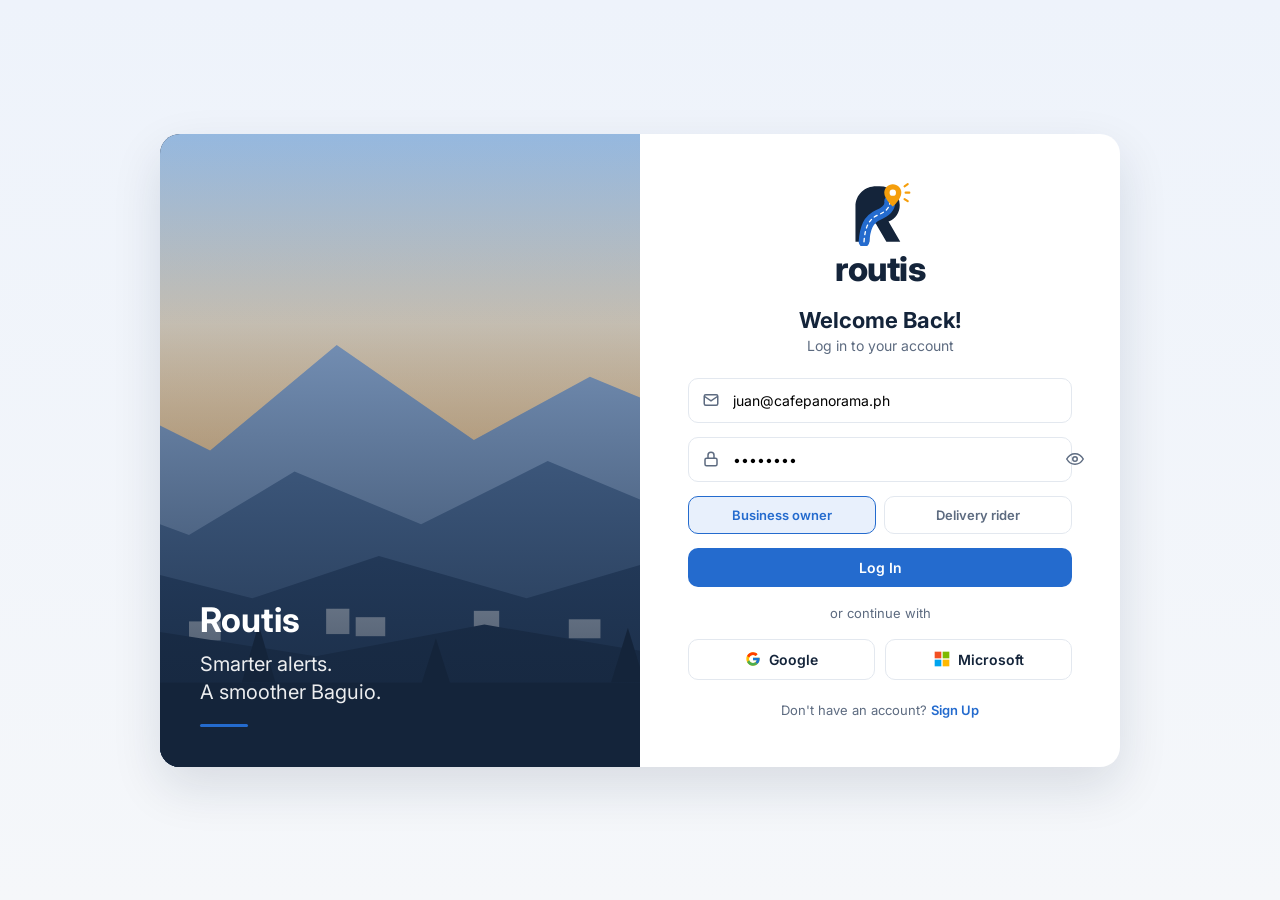
==== index.html @ 459cb942 "Routis website prototype: login, business dashboard, rider view" ====
<!doctype html>
<html lang="en">
<head>
  <meta charset="utf-8">
  <meta name="viewport" content="width=device-width, initial-scale=1">
  <title>Routis — Log in</title>
  <link rel="icon" href="assets/logo-mark.svg">
  <link rel="preconnect" href="https://fonts.googleapis.com">
  <link href="https://fonts.googleapis.com/css2?family=Inter:wght@400;500;600;700;800&display=swap" rel="stylesheet">
  <link rel="stylesheet" href="css/styles.css">
</head>
<body>
  <main class="auth">
    <div class="auth-card">
      <section class="auth-hero">
        <h2>Routis</h2>
        <p>Smarter alerts.<br>A smoother Baguio.</p>
        <div class="bar"></div>
      </section>

      <section class="auth-form">
        <div class="brand">
          <img src="assets/logo-mark.svg" alt="">
          <span class="wordmark">routis</span>
        </div>
        <h1>Welcome Back!</h1>
        <p class="sub">Log in to your account</p>

        <form id="loginForm">
          <div class="field">
            <svg width="18" height="18" viewBox="0 0 24 24" fill="none" stroke="currentColor" stroke-width="2"><rect x="3" y="5" width="18" height="14" rx="2"/><path d="m3 7 9 6 9-6"/></svg>
            <input type="email" placeholder="Email Address" value="juan@cafepanorama.ph" required>
          </div>
          <div class="field">
            <svg width="18" height="18" viewBox="0 0 24 24" fill="none" stroke="currentColor" stroke-width="2"><rect x="4" y="11" width="16" height="10" rx="2"/><path d="M8 11V7a4 4 0 0 1 8 0v4"/></svg>
            <input type="password" id="pw" placeholder="Password" value="password" required>
            <button type="button" class="toggle" id="pwToggle" aria-label="Show password">
              <svg width="18" height="18" viewBox="0 0 24 24" fill="none" stroke="currentColor" stroke-width="2"><path d="M1 12s4-7 11-7 11 7 11 7-4 7-11 7S1 12 1 12z"/><circle cx="12" cy="12" r="3"/></svg>
            </button>
          </div>

          <div class="role-select" role="radiogroup" aria-label="Log in as">
            <label><input type="radio" name="role" value="business" checked><span>Business owner</span></label>
            <label><input type="radio" name="role" value="rider"><span>Delivery rider</span></label>
          </div>

          <button class="btn btn-primary btn-block" type="submit">Log In</button>
          <div class="divider">or continue with</div>
          <div class="sso">
            <button type="button" class="btn btn-outline" data-sso>
              <svg width="16" height="16" viewBox="0 0 48 48"><path fill="#FFC107" d="M43.6 20.5H42V20H24v8h11.3C33.7 32.7 29.2 36 24 36c-6.6 0-12-5.4-12-12s5.4-12 12-12c3.1 0 5.8 1.2 7.9 3.1l5.7-5.7C34 6.1 29.3 4 24 4 12.9 4 4 12.9 4 24s8.9 20 20 20 20-8.9 20-20c0-1.3-.1-2.4-.4-3.5z"/><path fill="#FF3D00" d="m6.3 14.7 6.6 4.8C14.7 15.1 19 12 24 12c3.1 0 5.8 1.2 7.9 3.1l5.7-5.7C34 6.1 29.3 4 24 4 16.3 4 9.7 8.3 6.3 14.7z"/><path fill="#4CAF50" d="M24 44c5.2 0 9.9-2 13.4-5.2l-6.2-5.2C29.2 35.1 26.7 36 24 36c-5.2 0-9.6-3.3-11.3-8l-6.5 5C9.5 39.6 16.2 44 24 44z"/><path fill="#1976D2" d="M43.6 20.5H42V20H24v8h11.3c-.8 2.2-2.2 4.2-4.1 5.6l6.2 5.2C37 39.2 44 34 44 24c0-1.3-.1-2.4-.4-3.5z"/></svg>
              Google
            </button>
            <button type="button" class="btn btn-outline" data-sso>
              <svg width="16" height="16" viewBox="0 0 24 24"><path fill="#F25022" d="M1 1h10v10H1z"/><path fill="#7FBA00" d="M13 1h10v10H13z"/><path fill="#00A4EF" d="M1 13h10v10H1z"/><path fill="#FFB900" d="M13 13h10v10H13z"/></svg>
              Microsoft
            </button>
          </div>
        </form>

        <p class="auth-foot">Don't have an account? <a href="#">Sign Up</a></p>
      </section>
    </div>
  </main>

  <script>
    const go = () => {
      const role = document.querySelector('input[name="role"]:checked').value;
      location.href = role === 'rider' ? 'rider.html' : 'dashboard.html';
    };
    document.getElementById('loginForm').addEventListener('submit', e => { e.preventDefault(); go(); });
    document.querySelectorAll('[data-sso]').forEach(b => b.addEventListener('click', go));
    document.getElementById('pwToggle').addEventListener('click', () => {
      const pw = document.getElementById('pw');
      pw.type = pw.type === 'password' ? 'text' : 'password';
    });
  </script>
</body>
</html>
---- css/styles.css ----
/* ============================================================
   Routis — design tokens (from brand palette)
   ============================================================ */
:root {
  --navy: #14243A;
  --navy-2: #1c3150;
  --blue: #246BCE;
  --blue-soft: #e8f0fc;
  --orange: #F59E0B;
  --orange-soft: #fef3e0;
  --red: #E34B4B;
  --red-soft: #fdecec;
  --green: #1f9d55;
  --green-soft: #e3f5ea;
  --bg: #F5F7FA;
  --surface: #ffffff;
  --text: #14243A;
  --muted: #5d6b80;
  --border: #e3e8ef;
  --radius: 14px;
  --shadow: 0 2px 10px rgba(20, 36, 58, .06);
  --font: "Inter", system-ui, -apple-system, "Segoe UI", Roboto, sans-serif;
}

* { box-sizing: border-box; }
html, body { margin: 0; height: 100%; }
body { font-family: var(--font); color: var(--text); background: var(--bg); font-size: 15px; }
a { color: var(--blue); text-decoration: none; }
button { font-family: inherit; cursor: pointer; }
h1, h2, h3 { margin: 0; }

/* ---------- Buttons ---------- */
.btn {
  display: inline-flex; align-items: center; justify-content: center; gap: 8px;
  border: 0; border-radius: 10px; padding: 11px 18px; font-weight: 600; font-size: 14px;
  transition: filter .15s, transform .05s;
}
.btn:active { transform: translateY(1px); }
.btn-primary { background: var(--blue); color: #fff; }
.btn-primary:hover { filter: brightness(1.08); }
.btn-navy { background: var(--navy); color: #fff; }
.btn-navy:hover { background: var(--navy-2); }
.btn-outline { background: #fff; color: var(--text); border: 1px solid var(--border); }
.btn-outline:hover { background: var(--bg); }
.btn-block { width: 100%; }

/* ---------- Badges ---------- */
.badge { font-size: 12px; font-weight: 600; padding: 5px 12px; border-radius: 999px; white-space: nowrap; }
.badge.high { background: var(--red-soft); color: var(--red); }
.badge.medium { background: var(--orange-soft); color: #b86e00; }
.badge.info { background: var(--blue-soft); color: var(--blue); }
.badge.ok { background: var(--green-soft); color: var(--green); }

/* ============================================================
   Login page
   ============================================================ */
.auth {
  min-height: 100%; display: grid; place-items: center; padding: 24px;
  background: linear-gradient(180deg, #eef3fb, var(--bg));
}
.auth-card {
  width: min(960px, 100%); display: grid; grid-template-columns: 1fr 1fr;
  background: var(--surface); border-radius: 20px; overflow: hidden; box-shadow: 0 20px 50px rgba(20,36,58,.12);
}
.auth-hero {
  position: relative; min-height: 560px; color: #fff; padding: 40px; display: flex; flex-direction: column; justify-content: flex-end;
  background:
    linear-gradient(180deg, rgba(20,36,58,.05) 30%, rgba(20,36,58,.85)),
    url("../assets/hero-mountains.svg") center/cover, var(--navy);
}
.auth-hero h2 { font-size: 34px; }
.auth-hero p { font-size: 20px; line-height: 1.4; margin: 10px 0 18px; opacity: .92; }
.auth-hero .bar { width: 48px; height: 3px; background: var(--blue); border-radius: 2px; }
.auth-form { padding: 48px 48px 36px; display: flex; flex-direction: column; align-items: center; }
.auth-form .brand { display: flex; flex-direction: column; align-items: center; }
.auth-form .brand img { width: 64px; }
.wordmark { font-weight: 800; letter-spacing: -.5px; color: var(--navy); }
.auth-form .wordmark { font-size: 34px; margin-top: 2px; }
.auth-form h1 { font-size: 22px; margin-top: 18px; }
.auth-form .sub { color: var(--muted); margin: 4px 0 24px; font-size: 14px; }
.auth-form form { width: 100%; display: grid; gap: 14px; }
.field { position: relative; }
.field svg { position: absolute; left: 14px; top: 50%; transform: translateY(-50%); color: var(--muted); }
.field input {
  width: 100%; padding: 13px 44px; border: 1px solid var(--border); border-radius: 10px; font: inherit; font-size: 14px;
}
.field input:focus { outline: 2px solid var(--blue); outline-offset: -1px; border-color: transparent; }
.field .toggle { position: absolute; right: 8px; top: 50%; transform: translateY(-50%); background: none; border: 0; color: var(--muted); padding: 6px; }
.role-select { display: grid; grid-template-columns: 1fr 1fr; gap: 8px; }
.role-select label {
  border: 1px solid var(--border); border-radius: 10px; padding: 10px; text-align: center; font-size: 13px; font-weight: 600; cursor: pointer; color: var(--muted);
}
.role-select input { display: none; }
.role-select input:checked + span { color: var(--blue); }
.role-select label:has(input:checked) { border-color: var(--blue); background: var(--blue-soft); }
.divider { text-align: center; color: var(--muted); font-size: 13px; margin: 4px 0; }
.sso { display: grid; grid-template-columns: 1fr 1fr; gap: 10px; }
.auth-foot { margin-top: 22px; font-size: 13px; color: var(--muted); }
.auth-foot a { font-weight: 600; }

/* ============================================================
   App shell
   ============================================================ */
.app { display: grid; grid-template-columns: 236px 1fr; min-height: 100vh; }
.sidebar {
  background: var(--navy); color: #c9d3e1; display: flex; flex-direction: column; padding: 24px 16px;
  position: sticky; top: 0; height: 100vh;
}
.sidebar .brand { display: flex; flex-direction: column; align-items: center; margin-bottom: 28px; }
.sidebar .brand img { width: 54px; filter: drop-shadow(0 0 0 #fff); }
.sidebar .brand img { background: #fff; border-radius: 12px; padding: 4px; }
.sidebar .wordmark { color: #fff; font-size: 30px; }
.nav { display: grid; gap: 6px; }
.nav a {
  display: flex; align-items: center; gap: 12px; padding: 12px 14px; border-radius: 10px; color: #c9d3e1; font-weight: 500;
}
.nav a:hover { background: rgba(255,255,255,.06); color: #fff; }
.nav a.active { background: var(--blue); color: #fff; }
.nav .count { margin-left: auto; background: var(--red); color: #fff; font-size: 11px; font-weight: 700; border-radius: 999px; min-width: 20px; height: 20px; display: grid; place-items: center; }
.sidebar .help { margin-top: auto; border-top: 1px solid rgba(255,255,255,.1); padding-top: 18px; font-size: 14px; }
.sidebar .help a { display: block; color: #9fb0c6; font-size: 12px; margin-top: 4px; }

.main { display: flex; flex-direction: column; min-width: 0; }
.topbar { display: flex; align-items: center; gap: 20px; padding: 18px 28px; }
.search { flex: 1; max-width: 560px; position: relative; }
.search svg { position: absolute; left: 16px; top: 50%; transform: translateY(-50%); color: var(--muted); }
.search input {
  width: 100%; border: 0; background: var(--surface); box-shadow: var(--shadow); border-radius: 12px; padding: 13px 16px 13px 46px; font: inherit;
}
.search-results {
  position: absolute; top: calc(100% + 6px); left: 0; right: 0; background: #fff; border-radius: 12px; box-shadow: 0 10px 30px rgba(20,36,58,.15);
  overflow: hidden; z-index: 1000; display: none;
}
.search-results.open { display: block; }
.search-results button { display: block; width: 100%; text-align: left; border: 0; background: none; padding: 12px 16px; font-size: 14px; }
.search-results button:hover { background: var(--bg); }
.search-results small { color: var(--muted); display: block; }
.topbar .spacer { flex: 1; }
.bell { position: relative; background: none; border: 0; color: var(--navy); padding: 6px; }
.bell .dot { position: absolute; top: 0; right: 0; background: var(--red); color: #fff; font-size: 10px; font-weight: 700; width: 17px; height: 17px; border-radius: 50%; display: grid; place-items: center; }
.user { display: flex; align-items: center; gap: 12px; }
.avatar { width: 40px; height: 40px; border-radius: 50%; background: var(--navy); color: #fff; display: grid; place-items: center; font-weight: 700; }
.user strong { display: block; font-size: 14px; }
.user small { color: var(--muted); font-size: 12px; }

.content { padding: 4px 28px 28px; display: grid; gap: 20px; }
.view { display: none; }
.view.active { display: grid; gap: 20px; }
.page-title { font-size: 24px; }
.page-sub { color: var(--muted); margin-top: 4px; }

.card { background: var(--surface); border-radius: var(--radius); box-shadow: var(--shadow); padding: 20px; }

/* ---------- KPI cards ---------- */
.kpis { display: grid; grid-template-columns: repeat(3, 1fr); gap: 20px; }
.kpi { display: flex; align-items: center; gap: 18px; }
.kpi .icon { width: 56px; height: 56px; border-radius: 50%; display: grid; place-items: center; color: #fff; flex: none; }
.kpi .label { color: var(--text); font-weight: 500; font-size: 14px; }
.kpi .value { font-size: 28px; font-weight: 700; margin-top: 2px; }
.kpi .delta { color: var(--red); font-size: 13px; font-weight: 700; margin-left: 6px; }
.kpi .value.ok { color: var(--green); font-size: 24px; }
.kpi svg.spark { margin-left: auto; }

/* ---------- Dashboard grid ---------- */
.dash-grid { display: grid; grid-template-columns: 1.45fr 1fr; gap: 20px; }
.map-card { padding: 0; overflow: hidden; position: relative; min-height: 340px; }
.map { width: 100%; height: 100%; min-height: 340px; }
.map.tall { min-height: calc(100vh - 220px); }
.map-legend {
  position: absolute; left: 16px; bottom: 16px; z-index: 500; background: #fff; border-radius: 10px; padding: 10px 14px;
  box-shadow: var(--shadow); font-size: 13px; display: grid; gap: 6px;
}
.map-legend span { display: flex; align-items: center; gap: 8px; }
.map-legend i { width: 12px; height: 12px; border-radius: 50%; display: inline-block; }
.map-title { position: absolute; top: 18px; right: 24px; z-index: 500; font-size: 22px; font-weight: 700; text-shadow: 0 0 6px #fff, 0 0 12px #fff; pointer-events: none; }

.alerts-head { display: flex; align-items: center; gap: 10px; margin-bottom: 12px; }
.alerts-head h2 { font-size: 18px; }
.alerts-head a { margin-left: auto; font-size: 14px; font-weight: 600; color: var(--navy); }
.alert-list { display: grid; gap: 10px; }
.alert-item {
  display: flex; align-items: center; gap: 14px; padding: 14px; border-radius: 10px; border-left: 4px solid; cursor: pointer; background: #fff;
  transition: background .15s;
}
.alert-item:hover { background: var(--bg); }
.alert-item.high { border-color: var(--red); background: #fff7f7; }
.alert-item.medium { border-color: var(--orange); }
.alert-item.info { border-color: var(--blue); }
.alert-item .ico { width: 40px; height: 40px; flex: none; display: grid; place-items: center; border-radius: 10px; }
.alert-item.high .ico { background: var(--orange-soft); color: var(--orange); }
.alert-item.medium .ico { background: var(--red-soft); color: var(--red); }
.alert-item.info .ico { background: var(--blue-soft); color: var(--blue); }
.alert-item h3 { font-size: 15px; }
.alert-item p { margin: 3px 0 0; color: var(--muted); font-size: 13px; display: flex; align-items: center; gap: 6px; }
.alert-item .badge { margin-left: auto; }

.suggest {
  display: flex; align-items: center; gap: 18px; background: linear-gradient(90deg, var(--blue-soft), #f3f7fd); border: 1px solid #d6e3f7;
  position: relative; overflow: hidden;
}
.suggest h3 { font-size: 18px; }
.suggest p { margin: 4px 0 0; }
.suggest .btn { margin-left: auto; position: relative; z-index: 1; }
.suggest::after {
  content: ""; position: absolute; right: 0; bottom: 0; width: 60%; height: 50px; opacity: .25;
  background: url("../assets/hero-mountains.svg") bottom right/cover no-repeat;
}

/* ---------- Tables ---------- */
.table { width: 100%; border-collapse: collapse; font-size: 14px; }
.table th { text-align: left; color: var(--muted); font-weight: 600; font-size: 12px; text-transform: uppercase; letter-spacing: .4px; padding: 10px 12px; border-bottom: 1px solid var(--border); }
.table td { padding: 14px 12px; border-bottom: 1px solid var(--border); }
.table tr:last-child td { border-bottom: 0; }

.filters { display: flex; gap: 8px; flex-wrap: wrap; }
.chip { border: 1px solid var(--border); background: #fff; border-radius: 999px; padding: 7px 14px; font-size: 13px; font-weight: 600; color: var(--muted); }
.chip.active { background: var(--navy); color: #fff; border-color: var(--navy); }

.split { display: grid; grid-template-columns: 340px 1fr; gap: 20px; }
.route-option { border: 1px solid var(--border); border-radius: 12px; padding: 14px; cursor: pointer; display: grid; gap: 4px; }
.route-option.active { border-color: var(--blue); background: var(--blue-soft); }
.route-option strong { display: flex; justify-content: space-between; }
.route-option small { color: var(--muted); }

.settings-row { display: flex; justify-content: space-between; align-items: center; padding: 14px 0; border-bottom: 1px solid var(--border); }
.settings-row:last-child { border-bottom: 0; }
.settings-row small { display: block; color: var(--muted); margin-top: 2px; }
.switch { position: relative; width: 44px; height: 24px; flex: none; }
.switch input { opacity: 0; width: 0; height: 0; }
.switch span { position: absolute; inset: 0; background: #cdd5df; border-radius: 999px; transition: .2s; cursor: pointer; }
.switch span::before { content: ""; position: absolute; width: 18px; height: 18px; left: 3px; top: 3px; background: #fff; border-radius: 50%; transition: .2s; }
.switch input:checked + span { background: var(--blue); }
.switch input:checked + span::before { transform: translateX(20px); }

/* ---------- Toast ---------- */
.toast {
  position: fixed; bottom: 24px; left: 50%; transform: translateX(-50%) translateY(120px); background: var(--navy); color: #fff;
  padding: 12px 20px; border-radius: 10px; font-size: 14px; z-index: 2000; transition: transform .25s;
}
.toast.show { transform: translateX(-50%) translateY(0); }

/* ---------- Rider ---------- */
.rider-grid { display: grid; grid-template-columns: 1.6fr 1fr; gap: 20px; }
.status-panel { display: grid; gap: 22px; align-content: start; }
.status-panel h3 { font-size: 15px; margin-bottom: 8px; }
.eta { font-size: 30px; font-weight: 700; display: flex; align-items: center; gap: 10px; }
.warn-bar { background: var(--orange-soft); border: 1px solid #f6d79a; border-radius: 12px; padding: 14px 18px; display: flex; gap: 12px; align-items: center; font-weight: 500; }

/* ---------- Leaflet marker tweaks ---------- */
.pin-icon { display: grid; place-items: center; }
.leaflet-container { font-family: var(--font); }

/* ---------- Mobile ---------- */
.menu-btn { display: none; background: none; border: 0; color: var(--navy); padding: 4px; }
@media (max-width: 1100px) {
  .dash-grid, .rider-grid, .split { grid-template-columns: 1fr; }
}
@media (max-width: 860px) {
  .app { grid-template-columns: 1fr; }
  .sidebar { position: fixed; left: 0; top: 0; z-index: 1500; width: 240px; transform: translateX(-100%); transition: transform .2s; }
  .sidebar.open { transform: none; }
  .menu-btn { display: block; }
  .kpis { grid-template-columns: 1fr; }
  .topbar, .content { padding-left: 16px; padding-right: 16px; }
  .user div { display: none; }
  .auth-card { grid-template-columns: 1fr; }
  .auth-hero { min-height: 220px; }
  .auth-form { padding: 32px 20px; }
  .suggest { flex-wrap: wrap; }
  .suggest .btn { margin-left: 0; }
}
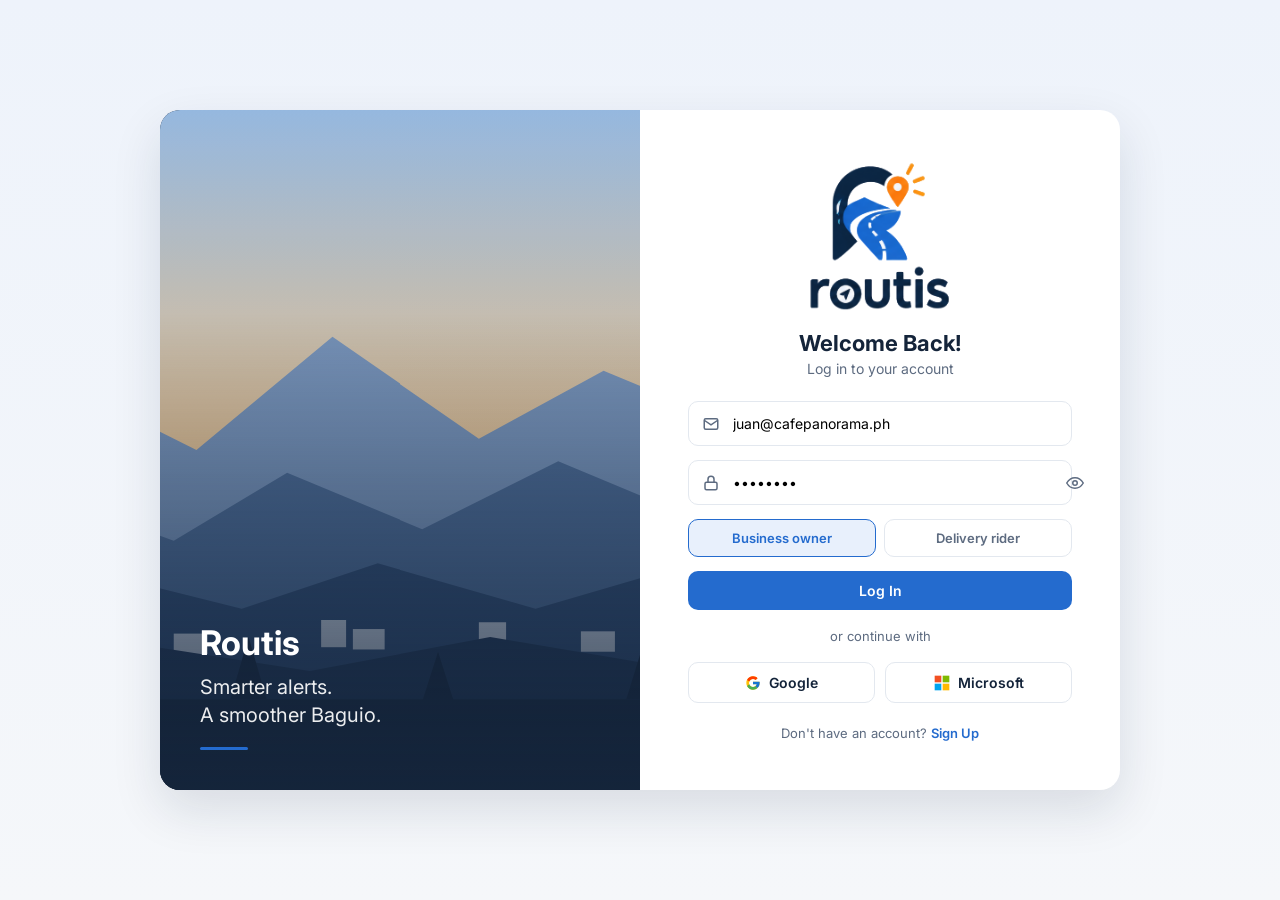
==== commit 30662a7a: "Use official Routis logo (cropped), mark-only version for sidebar and favicon" ====
--- a/index.html
+++ b/index.html
@@ -4,7 +4,7 @@
   <meta charset="utf-8">
   <meta name="viewport" content="width=device-width, initial-scale=1">
   <title>Routis — Log in</title>
-  <link rel="icon" href="assets/logo-mark.svg">
+  <link rel="icon" href="assets/logo-mark.png">
   <link rel="preconnect" href="https://fonts.googleapis.com">
   <link href="https://fonts.googleapis.com/css2?family=Inter:wght@400;500;600;700;800&display=swap" rel="stylesheet">
   <link rel="stylesheet" href="css/styles.css">
@@ -20,8 +20,7 @@
 
       <section class="auth-form">
         <div class="brand">
-          <img src="assets/logo-mark.svg" alt="">
-          <span class="wordmark">routis</span>
+          <img src="assets/logo.png" alt="Routis">
         </div>
         <h1>Welcome Back!</h1>
         <p class="sub">Log in to your account</p>
--- a/css/styles.css
+++ b/css/styles.css
@@ -73,7 +73,7 @@
 .auth-hero .bar { width: 48px; height: 3px; background: var(--blue); border-radius: 2px; }
 .auth-form { padding: 48px 48px 36px; display: flex; flex-direction: column; align-items: center; }
 .auth-form .brand { display: flex; flex-direction: column; align-items: center; }
-.auth-form .brand img { width: 64px; }
+.auth-form .brand img { width: 150px; }
 .wordmark { font-weight: 800; letter-spacing: -.5px; color: var(--navy); }
 .auth-form .wordmark { font-size: 34px; margin-top: 2px; }
 .auth-form h1 { font-size: 22px; margin-top: 18px; }
